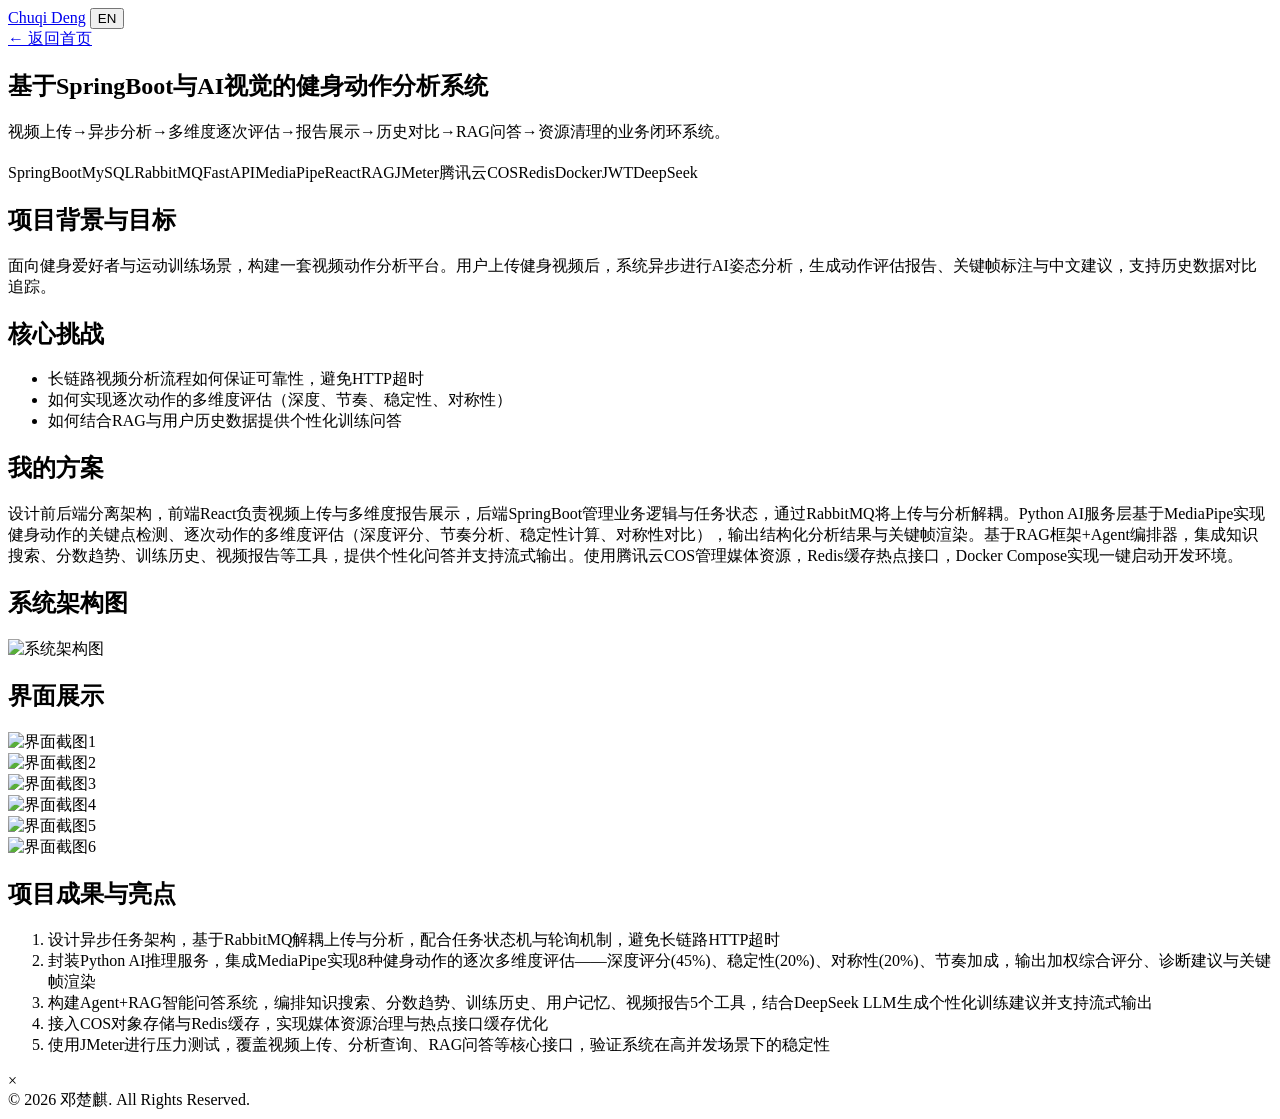
==== project1.html @ 503c973e "Add files via upload" ====
<!DOCTYPE html>
<html lang="zh-CN">
<head>
  <meta charset="UTF-8">
  <meta name="viewport" content="width=device-width, initial-scale=1.0">
  <title data-i18n="p1.title">基于SpringBoot与AI视觉的健身动作分析系统</title>
  <link rel="preconnect" href="https://fonts.googleapis.com">
  <link rel="preconnect" href="https://fonts.gstatic.com" crossorigin>
  <link href="https://fonts.googleapis.com/css2?family=JetBrains+Mono:wght@400;500&family=Newsreader:ital,opsz,wght@0,6..72,200..800;1,6..72,200..800&display=swap" rel="stylesheet">
  <link rel="stylesheet" href="css/style.css">
</head>
<body>

  <!-- Navbar -->
  <nav class="navbar">
    <div class="nav-inner">
      <a href="index.html" class="nav-brand">Chuqi Deng</a>
      <button class="lang-btn" aria-label="Switch language">EN</button>
    </div>
  </nav>

  <!-- Hero -->
  <section class="project-hero">
    <div class="project-hero-inner">
      <a href="index.html" class="btn-back" data-i18n="back">← 返回首页</a>
      <h1 class="project-hero-title" data-i18n="p1.title">基于SpringBoot与AI视觉的健身动作分析系统</h1>
      <p class="project-hero-desc" data-i18n="p1.desc">视频上传→异步分析→多维度逐次评估→报告展示→历史对比→RAG问答→资源清理的业务闭环系统。</p>
      <div class="tags" style="margin-top:20px">
        <span class="tag">SpringBoot</span><span class="tag">MySQL</span><span class="tag">RabbitMQ</span><span class="tag">FastAPI</span><span class="tag">MediaPipe</span><span class="tag">React</span><span class="tag">RAG</span><span class="tag">JMeter</span><span class="tag">腾讯云COS</span><span class="tag">Redis</span><span class="tag">Docker</span><span class="tag">JWT</span><span class="tag">DeepSeek</span>
      </div>
    </div>
  </section>

  <!-- Body -->
  <section class="project-body">
    <div class="project-body-inner">

      <!-- Background -->
      <div class="project-section">
        <h2 data-i18n="p1.background.title">项目背景与目标</h2>
        <p data-i18n="p1.background">面向健身爱好者与运动训练场景，构建一套视频动作分析平台。用户上传健身视频后，系统异步进行AI姿态分析，生成动作评估报告、关键帧标注与中文建议，支持历史数据对比追踪。</p>
      </div>

      <!-- Challenges -->
      <div class="project-section">
        <h2 data-i18n="p1.challenge.title">核心挑战</h2>
        <ul>
          <li data-i18n="p1.challenge.1">长链路视频分析流程如何保证可靠性，避免HTTP超时</li>
          <li data-i18n="p1.challenge.2">如何实现逐次动作的多维度评估（深度、节奏、稳定性、对称性）</li>
          <li data-i18n="p1.challenge.3">如何结合RAG与用户历史数据提供个性化训练问答</li>
        </ul>
      </div>

      <!-- Solution -->
      <div class="project-section">
        <h2 data-i18n="p1.solution.title">我的方案</h2>
        <p data-i18n="p1.solution">设计前后端分离架构，前端React负责视频上传与多维度报告展示，后端SpringBoot管理业务逻辑与任务状态，通过RabbitMQ将上传与分析解耦。Python AI服务层基于MediaPipe实现健身动作的关键点检测、逐次动作的多维度评估（深度评分、节奏分析、稳定性计算、对称性对比），输出结构化分析结果与关键帧渲染。基于RAG框架+Agent编排器，集成知识搜索、分数趋势、训练历史、视频报告等工具，提供个性化问答并支持流式输出。使用腾讯云COS管理媒体资源，Redis缓存热点接口，Docker Compose实现一键启动开发环境。</p>
      </div>

      <!-- Architecture -->
      <div class="project-section">
        <h2>系统架构图</h2>
        <div class="arch-image">
          <img src="images/architecture.png" alt="系统架构图">
        </div>
      </div>

      <!-- Screenshots -->
      <div class="project-section">
        <h2>界面展示</h2>
        <div class="screenshots-grid">
          <div class="screenshot-item"><img src="images/screenshot1.png" alt="界面截图1"></div>
          <div class="screenshot-item"><img src="images/screenshot2.png" alt="界面截图2"></div>
          <div class="screenshot-item"><img src="images/screenshot3.png" alt="界面截图3"></div>
          <div class="screenshot-item"><img src="images/screenshot4.png" alt="界面截图4"></div>
          <div class="screenshot-item"><img src="images/screenshot5.png" alt="界面截图5"></div>
          <div class="screenshot-item"><img src="images/screenshot6.png" alt="界面截图6"></div>
        </div>
      </div>

      <!-- Highlights -->
      <div class="project-section">
        <h2 data-i18n="p1.highlights.title">项目成果与亮点</h2>
        <ol class="highlights">
          <li data-i18n="p1.highlight.1">设计异步任务架构，基于RabbitMQ解耦上传与分析，配合任务状态机与轮询机制，避免长链路HTTP超时</li>
          <li data-i18n="p1.highlight.2">封装Python AI推理服务，集成MediaPipe实现8种健身动作的逐次多维度评估——深度评分(45%)、稳定性(20%)、对称性(20%)、节奏加成，输出加权综合评分、诊断建议与关键帧渲染</li>
          <li data-i18n="p1.highlight.3">构建Agent+RAG智能问答系统，编排知识搜索、分数趋势、训练历史、用户记忆、视频报告5个工具，结合DeepSeek LLM生成个性化训练建议并支持流式输出</li>
          <li data-i18n="p1.highlight.4">接入COS对象存储与Redis缓存，实现媒体资源治理与热点接口缓存优化</li>
          <li data-i18n="p1.highlight.5">使用JMeter进行压力测试，覆盖视频上传、分析查询、RAG问答等核心接口，验证系统在高并发场景下的稳定性</li>
        </ol>
      </div>

    </div>
  </section>

  <!-- Lightbox -->
  <div class="lightbox" id="lightbox">
    <span class="lightbox-close">&times;</span>
    <img class="lightbox-img" id="lightbox-img" src="" alt="">
  </div>

  <footer class="footer">
    <span data-i18n="footer">© 2026 邓楚麒. All Rights Reserved.</span>
  </footer>

  <script src="js/i18n.js"></script>
  <script src="js/main.js"></script>
</body>
</html>
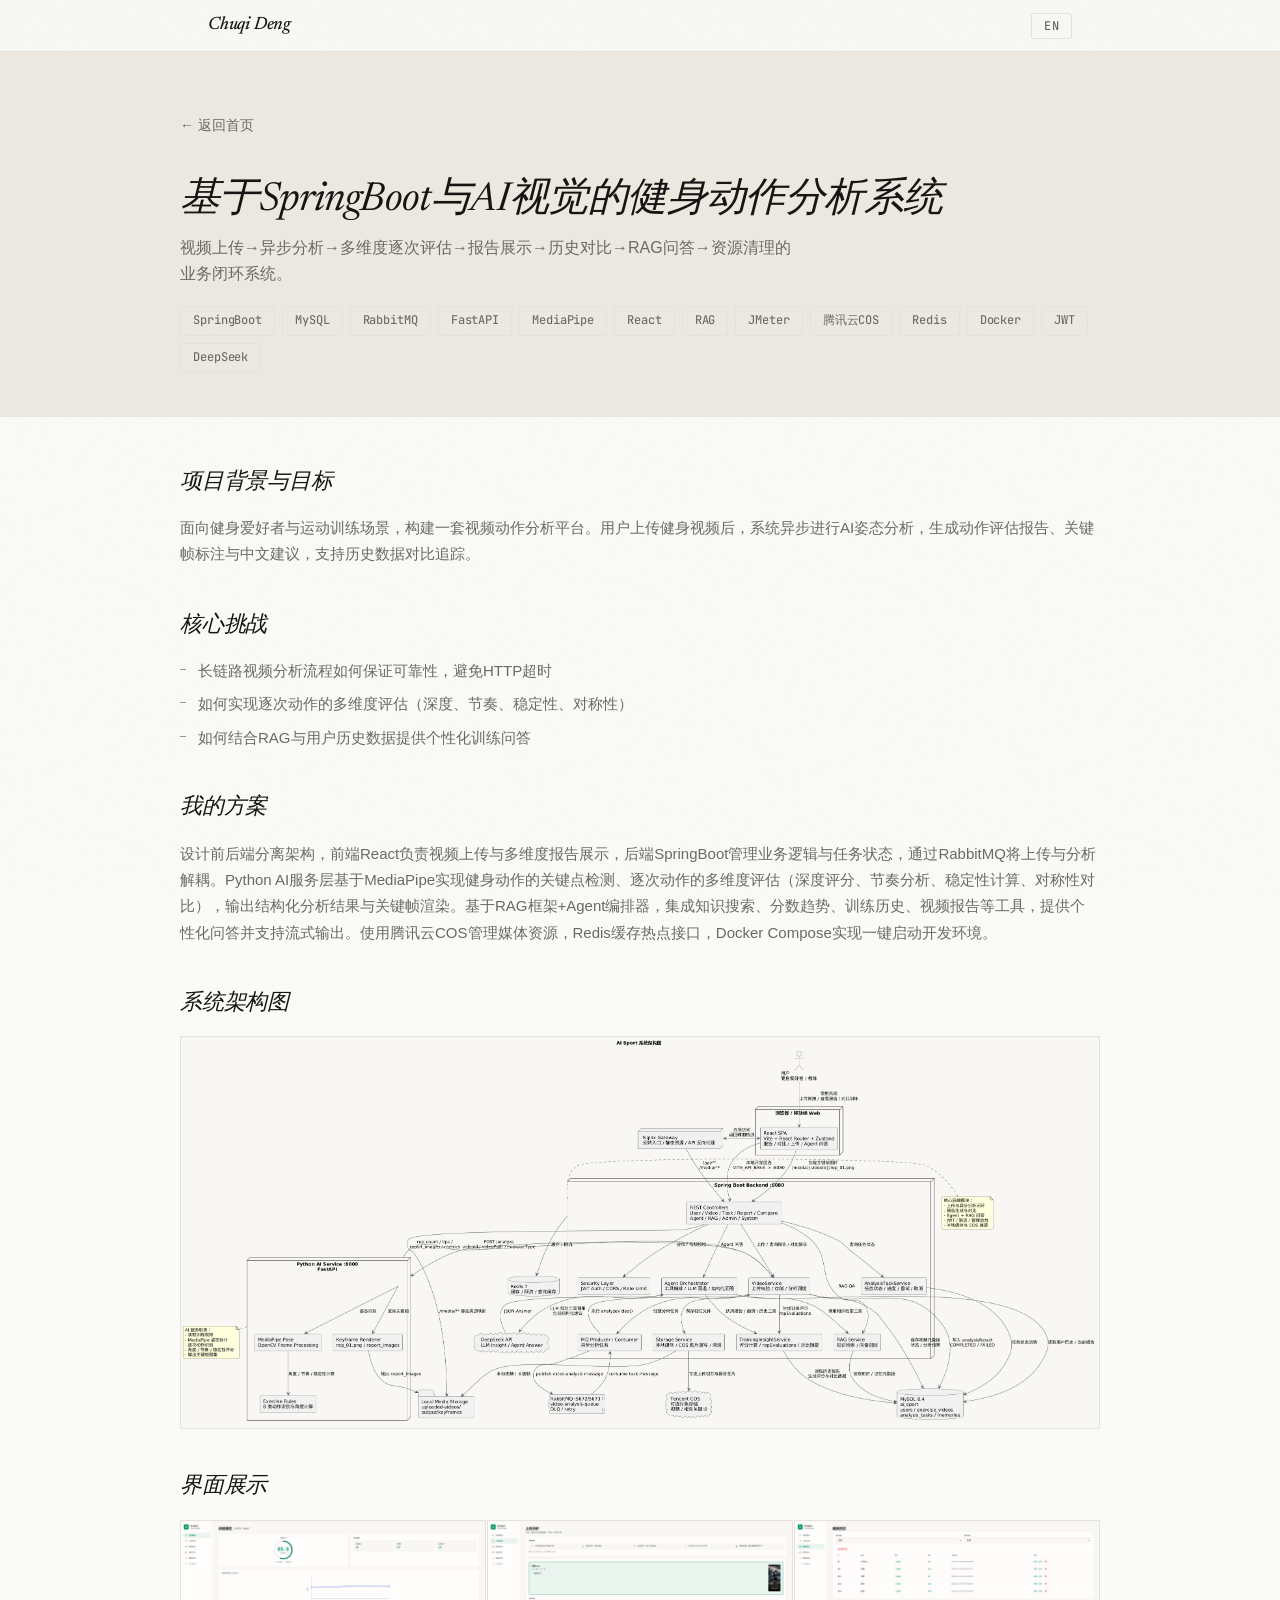
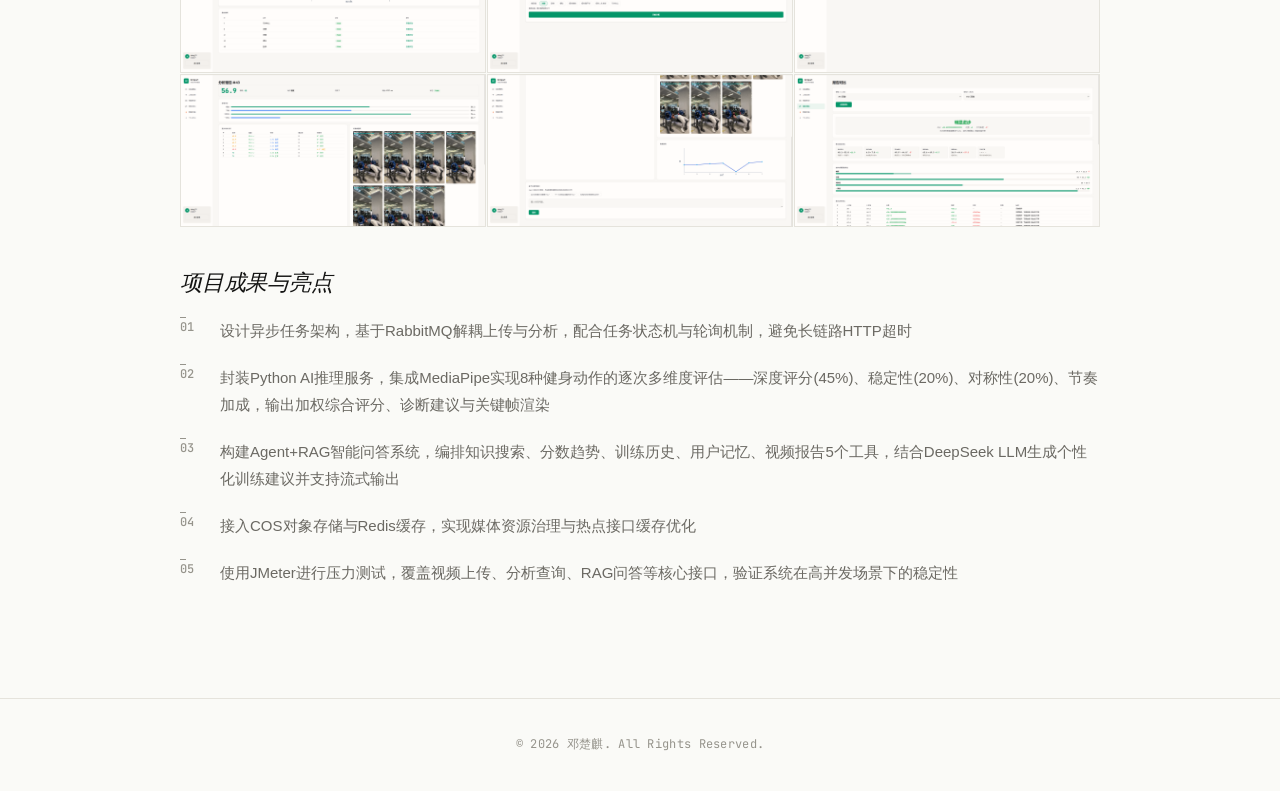
==== commit 8c93bc2a: "fix: repair project image preview" ====
--- a/project1.html
+++ b/project1.html
@@ -94,8 +94,8 @@
   </section>
 
   <!-- Lightbox -->
-  <div class="lightbox" id="lightbox">
-    <span class="lightbox-close">&times;</span>
+  <div class="lightbox" id="lightbox" role="dialog" aria-modal="true" aria-label="Image preview">
+    <button class="lightbox-close" type="button" aria-label="Close image preview">&times;</button>
     <img class="lightbox-img" id="lightbox-img" src="" alt="">
   </div>
 
@@ -103,7 +103,7 @@
     <span data-i18n="footer">© 2026 邓楚麒. All Rights Reserved.</span>
   </footer>
 
-  <script src="js/i18n.js"></script>
-  <script src="js/main.js"></script>
+  <script src="js/i18n.js?v=2"></script>
+  <script src="js/main.js?v=2"></script>
 </body>
 </html>
--- a/css/style.css
+++ b/css/style.css
@@ -0,0 +1,701 @@
+/* === Design System === */
+:root {
+  --bg: #fafaf7;
+  --bg-elevated: #ffffff;
+  --bg-subtle: #ede9e1;
+  --border: #e5e3dc;
+  --border-strong: #d4d1c8;
+  --text: #141413;
+  --text-secondary: #6b6963;
+  --text-muted: #96948c;
+  --accent: #7a6e5c;
+  --accent-dim: #a89880;
+  --radius: 4px;
+  --radius-sm: 2px;
+  --max-width: 920px;
+  --nav-height: 52px;
+  --font-serif: "Newsreader", "Noto Serif SC", "Songti SC", "SimSun", Georgia, serif;
+  --font-sans: -apple-system, BlinkMacSystemFont, "Segoe UI", "PingFang SC", "Microsoft YaHei", "Noto Sans SC", sans-serif;
+  --font-mono: "JetBrains Mono", "SF Mono", "Cascadia Code", "Consolas", "Courier New", monospace;
+  --grain-opacity: 0.025;
+}
+
+/* === Reset === */
+*, *::before, *::after { box-sizing: border-box; margin: 0; padding: 0; }
+html { scroll-behavior: smooth; scroll-padding-top: var(--nav-height); }
+body {
+  font-family: var(--font-sans);
+  font-size: 16px;
+  line-height: 1.65;
+  color: var(--text);
+  background: var(--bg);
+  -webkit-font-smoothing: antialiased;
+  -moz-osx-font-smoothing: grayscale;
+}
+
+/* === Grain overlay === */
+body::after {
+  content: "";
+  position: fixed;
+  inset: 0;
+  z-index: 9999;
+  pointer-events: none;
+  opacity: var(--grain-opacity);
+  background-image: url("data:image/svg+xml,%3Csvg viewBox='0 0 256 256' xmlns='http://www.w3.org/2000/svg'%3E%3Cfilter id='n'%3E%3CfeTurbulence type='fractalNoise' baseFrequency='0.65' numOctaves='3' stitchTiles='stitch'/%3E%3C/filter%3E%3Crect width='100%25' height='100%25' filter='url(%23n)'/%3E%3C/svg%3E");
+  background-repeat: repeat;
+  background-size: 256px 256px;
+}
+
+/* === Navbar === */
+.navbar {
+  position: fixed; top: 0; left: 0; right: 0; z-index: 1000;
+  height: var(--nav-height);
+  background: rgba(250,250,247,0.88);
+  backdrop-filter: blur(8px);
+  -webkit-backdrop-filter: blur(8px);
+  border-bottom: 1px solid var(--border);
+  display: flex; align-items: center; justify-content: center;
+}
+.nav-inner {
+  width: 100%; max-width: var(--max-width);
+  display: flex; align-items: center; justify-content: space-between;
+  padding: 0 28px;
+}
+.nav-brand {
+  font-family: var(--font-serif);
+  font-weight: 500;
+  font-size: 18px;
+  color: var(--text);
+  text-decoration: none;
+  letter-spacing: -0.2px;
+  font-style: italic;
+}
+.nav-links { display: flex; gap: 32px; list-style: none; align-items: center; }
+.nav-links a {
+  color: var(--text-secondary);
+  text-decoration: none;
+  font-size: 14px;
+  font-weight: 450;
+  letter-spacing: 0.2px;
+  transition: color 0.25s;
+}
+.nav-links a:hover { color: var(--text); }
+
+.lang-btn {
+  padding: 4px 12px;
+  border: 1px solid var(--border);
+  border-radius: var(--radius-sm);
+  background: transparent;
+  color: var(--text-secondary);
+  cursor: pointer;
+  font-size: 12px;
+  font-family: var(--font-mono);
+  font-weight: 500;
+  letter-spacing: 0.5px;
+  transition: all 0.25s;
+  white-space: nowrap;
+}
+.lang-btn:hover { border-color: var(--border-strong); color: var(--text); }
+
+.mobile-menu-btn {
+  display: none;
+  background: none;
+  border: none;
+  font-size: 20px;
+  cursor: pointer;
+  color: var(--text-secondary);
+  padding: 4px;
+}
+
+/* === Sections === */
+.section { padding: 72px 28px; }
+.section-alt { background: var(--bg-subtle); border-top: 1px solid var(--border); border-bottom: 1px solid var(--border); }
+.section-inner { max-width: var(--max-width); margin: 0 auto; }
+
+.section-label {
+  font-family: var(--font-mono);
+  font-size: 11px;
+  font-weight: 500;
+  letter-spacing: 1.8px;
+  text-transform: uppercase;
+  color: var(--text-muted);
+  margin-bottom: 24px;
+}
+
+.section-title {
+  font-family: var(--font-serif);
+  font-size: 34px;
+  font-weight: 400;
+  font-style: italic;
+  color: var(--text);
+  margin-bottom: 32px;
+  letter-spacing: -0.4px;
+  line-height: 1.2;
+}
+
+/* === Divider === */
+.section-divider {
+  border: 0;
+  height: 1px;
+  background: var(--border);
+  margin: 0 0 36px;
+  width: 100%;
+}
+
+/* === Hero === */
+.hero { padding: 120px 28px 64px; background: var(--bg-subtle); border-bottom: 1px solid var(--border); }
+.hero-inner {
+  max-width: var(--max-width);
+  margin: 0 auto;
+  display: flex;
+  align-items: flex-start;
+  gap: 64px;
+}
+.hero-text { flex: 1; }
+.hero-name {
+  font-family: var(--font-serif);
+  font-size: 58px;
+  font-weight: 350;
+  font-style: italic;
+  color: var(--text);
+  letter-spacing: -1.2px;
+  line-height: 1.1;
+  margin-bottom: 12px;
+}
+.hero-title {
+  font-size: 18px;
+  color: var(--text-secondary);
+  font-weight: 420;
+  margin-bottom: 10px;
+  letter-spacing: 0.1px;
+}
+.hero-bio {
+  font-size: 16px;
+  color: var(--text-muted);
+  line-height: 1.7;
+  max-width: 520px;
+}
+
+.skills-block {
+  margin-top: 32px;
+  padding: 22px 24px;
+  background: var(--bg-elevated);
+  border: 1px solid var(--border);
+  border-left: 3px solid var(--accent-dim);
+}
+
+.skills-label {
+  font-family: var(--font-mono);
+  font-size: 11px;
+  letter-spacing: 1.6px;
+  text-transform: uppercase;
+  color: var(--text-muted);
+  margin-bottom: 14px;
+}
+
+.skills-list {
+  list-style: none;
+  padding: 0;
+  margin: 0;
+  display: flex;
+  flex-direction: column;
+  gap: 5px;
+}
+
+.skills-list li {
+  font-size: 14px;
+  color: var(--text-secondary);
+  line-height: 1.45;
+  padding-left: 14px;
+  position: relative;
+}
+
+.skills-list li::before {
+  content: "·";
+  position: absolute;
+  left: 1px;
+  top: 0;
+  color: var(--accent);
+  font-size: 18px;
+  line-height: inherit;
+}
+
+/* === Hero Photo === */
+.hero-photo {
+  flex-shrink: 0;
+  width: 180px;
+  height: 180px;
+  border-radius: 50%;
+  border: 1px solid var(--border);
+  overflow: hidden;
+}
+.hero-photo img {
+  width: 100%;
+  height: 100%;
+  object-fit: cover;
+  display: block;
+}
+
+/* === Tags === */
+.tags { display: flex; flex-wrap: wrap; gap: 7px; margin-top: 4px; }
+.tag {
+  padding: 4px 12px;
+  background: transparent;
+  color: var(--text-secondary);
+  border: 1px solid var(--border);
+  border-radius: var(--radius-sm);
+  font-family: var(--font-mono);
+  font-size: 12px;
+  font-weight: 450;
+  letter-spacing: -0.1px;
+}
+
+/* === Cards === */
+.cards { display: grid; gap: 1px; }
+.cards-1 { grid-template-columns: 1fr; }
+.cards-2 { grid-template-columns: 1fr 1fr; }
+.cards-3 { grid-template-columns: 1fr 1fr 1fr; }
+
+.card {
+  background: var(--bg-elevated);
+  border: 1px solid var(--border);
+  padding: 28px;
+  display: flex;
+  flex-direction: column;
+  transition: border-color 0.3s;
+}
+.card:hover { border-color: var(--border-strong); }
+
+.card-title {
+  font-family: var(--font-serif);
+  font-size: 19px;
+  font-weight: 500;
+  font-style: italic;
+  margin-bottom: 10px;
+  color: var(--text);
+  letter-spacing: -0.2px;
+  line-height: 1.25;
+}
+.card-tags { display: flex; flex-wrap: wrap; gap: 5px; margin-bottom: 12px; }
+.card-tags .tag {
+  font-size: 11px;
+  padding: 2px 8px;
+  color: var(--text-muted);
+}
+.card-desc {
+  font-size: 14.5px;
+  color: var(--text-secondary);
+  line-height: 1.6;
+}
+
+.card-highlights {
+  list-style: none;
+  padding: 0;
+  margin: 16px 0 0;
+  border-top: 1px solid var(--border);
+  padding-top: 16px;
+  flex: 1;
+}
+.card-highlights li {
+  font-size: 14px;
+  color: var(--text-secondary);
+  line-height: 1.55;
+  padding-left: 16px;
+  position: relative;
+  margin-bottom: 5px;
+}
+.card-highlights li::before {
+  content: "";
+  position: absolute;
+  left: 0;
+  top: 9px;
+  width: 5px;
+  height: 1px;
+  background: var(--text-muted);
+}
+.card .btn { margin-top: 20px; align-self: flex-start; }
+
+/* === Internship Header === */
+.internship-header { margin-bottom: 28px; }
+.internship-company {
+  font-family: var(--font-serif);
+  font-size: 24px;
+  font-weight: 500;
+  font-style: italic;
+  color: var(--text);
+  letter-spacing: -0.3px;
+}
+.internship-role {
+  font-size: 14px;
+  color: var(--text-secondary);
+  font-weight: 450;
+  margin-top: 4px;
+}
+.internship-date {
+  font-family: var(--font-mono);
+  font-size: 12px;
+  color: var(--text-muted);
+  margin-top: 4px;
+}
+.internship-project { margin-top: 14px; }
+.internship-project-name {
+  font-size: 15px;
+  font-weight: 500;
+  color: var(--text);
+}
+.internship-project-desc {
+  font-size: 14px;
+  color: var(--text-muted);
+  margin-top: 8px;
+  line-height: 1.7;
+}
+.internship-tech { margin-top: 6px; }
+.internship-tech .tag {
+  font-size: 11px;
+  padding: 2px 8px;
+  color: var(--text-muted);
+}
+.internship-metric {
+  font-family: var(--font-mono);
+  font-weight: 500;
+  color: var(--accent);
+  font-size: 13px;
+}
+
+/* === Section subtitle (e.g., "核心工作") === */
+.section-subhead {
+  font-family: var(--font-mono);
+  font-size: 12px;
+  font-weight: 500;
+  letter-spacing: 1.2px;
+  text-transform: uppercase;
+  color: var(--text-muted);
+  margin-bottom: 16px;
+}
+
+/* === Honors === */
+.honors-grid {
+  display: grid;
+  grid-template-columns: 1fr 1fr;
+  gap: 1px;
+}
+.honor-item {
+  display: flex;
+  align-items: center;
+  gap: 12px;
+  padding: 16px 20px;
+  background: var(--bg-elevated);
+  border: 1px solid var(--border);
+  transition: border-color 0.3s;
+}
+.honor-item:hover { border-color: var(--border-strong); }
+.honor-icon { font-size: 18px; flex-shrink: 0; opacity: 0.6; }
+.honor-text {
+  font-size: 14px;
+  color: var(--text);
+  font-weight: 430;
+  letter-spacing: 0.1px;
+}
+
+/* === Contact === */
+.contact-links { display: flex; gap: 36px; flex-wrap: wrap; }
+.contact-item {
+  display: flex;
+  align-items: center;
+  gap: 10px;
+  font-size: 15px;
+  color: var(--text-secondary);
+  text-decoration: none;
+  transition: color 0.25s;
+  letter-spacing: 0.1px;
+}
+.contact-item:hover { color: var(--text); }
+.contact-icon { font-size: 16px; opacity: 0.5; }
+
+/* === Buttons & Links === */
+.btn {
+  display: inline-flex;
+  align-items: center;
+  gap: 6px;
+  padding: 0;
+  font-size: 14px;
+  font-weight: 500;
+  cursor: pointer;
+  text-decoration: none;
+  transition: all 0.25s;
+  border: none;
+  background: none;
+  color: var(--text-secondary);
+  letter-spacing: 0.2px;
+}
+.btn::after {
+  content: "→";
+  font-family: var(--font-mono);
+  font-size: 12px;
+  transition: transform 0.25s;
+}
+.btn:hover { color: var(--text); }
+.btn:hover::after { transform: translateX(3px); }
+
+.btn-primary { color: var(--accent); }
+.btn-primary:hover { color: var(--text); }
+
+.btn-outline { color: var(--text-secondary); }
+.btn-outline:hover { color: var(--text); }
+
+.btn-back {
+  display: inline-flex;
+  align-items: center;
+  gap: 6px;
+  color: var(--text-secondary);
+  text-decoration: none;
+  font-size: 14px;
+  font-weight: 450;
+  margin-bottom: 40px;
+  transition: color 0.25s;
+}
+.btn-back:hover { color: var(--text); }
+
+/* === Project Detail === */
+.project-hero {
+  padding: 112px 28px 44px;
+  background: var(--bg-subtle);
+}
+.project-hero-inner { max-width: var(--max-width); margin: 0 auto; }
+.project-hero-title {
+  font-family: var(--font-serif);
+  font-size: 40px;
+  font-weight: 400;
+  font-style: italic;
+  letter-spacing: -0.6px;
+  line-height: 1.2;
+  color: var(--text);
+}
+.project-hero-desc {
+  font-size: 16px;
+  color: var(--text-secondary);
+  margin-top: 10px;
+  max-width: 620px;
+  line-height: 1.6;
+}
+
+.project-body { padding: 48px 28px 72px; }
+.project-body-inner { max-width: var(--max-width); margin: 0 auto; }
+.project-section { margin-bottom: 40px; }
+.project-section h2 {
+  font-family: var(--font-serif);
+  font-size: 22px;
+  font-weight: 500;
+  font-style: italic;
+  margin-bottom: 14px;
+  color: var(--text);
+  letter-spacing: -0.2px;
+}
+.project-section p {
+  font-size: 15px;
+  color: var(--text-secondary);
+  line-height: 1.75;
+}
+.project-section ul { list-style: none; padding: 0; }
+.project-section li {
+  font-size: 15px;
+  color: var(--text-secondary);
+  line-height: 1.7;
+  margin-bottom: 8px;
+  padding-left: 18px;
+  position: relative;
+}
+.project-section li::before {
+  content: "";
+  position: absolute;
+  left: 0;
+  top: 11px;
+  width: 6px;
+  height: 1px;
+  background: var(--text-muted);
+}
+
+/* Placeholder */
+.placeholder {
+  background: var(--bg-elevated);
+  border: 1px solid var(--border);
+  display: flex;
+  align-items: center;
+  justify-content: center;
+  flex-direction: column;
+  color: var(--text-muted);
+  font-size: 13px;
+  gap: 8px;
+}
+.placeholder-icon { font-size: 26px; opacity: 0.4; }
+
+/* === Architecture Image === */
+.arch-image { width: 100%; }
+.arch-image img {
+  width: 100%;
+  height: auto;
+  display: block;
+  border: 1px solid var(--border);
+  cursor: pointer;
+  transition: opacity 0.2s;
+}
+.arch-image img:hover { opacity: 0.85; }
+
+/* === Screenshots Grid === */
+.screenshots-grid {
+  display: grid;
+  grid-template-columns: repeat(3, 1fr);
+  gap: 1px;
+}
+.screenshot-item {
+  border: 1px solid var(--border);
+  background: var(--bg-elevated);
+}
+.screenshot-item img {
+  width: 100%;
+  height: auto;
+  display: block;
+  cursor: pointer;
+  transition: opacity 0.2s;
+}
+.screenshot-item img:hover { opacity: 0.85; }
+
+/* === Lightbox === */
+.lightbox {
+  display: none;
+  position: fixed;
+  z-index: 10001;
+  inset: 0;
+  background: rgba(0,0,0,0.85);
+  align-items: center;
+  justify-content: center;
+  padding: 24px;
+}
+.lightbox.open { display: flex; }
+.lightbox-close {
+  position: absolute;
+  top: 20px;
+  right: 32px;
+  border: 0;
+  background: transparent;
+  color: #fff;
+  font-size: 36px;
+  font-weight: 300;
+  cursor: pointer;
+  z-index: 10000;
+  line-height: 1;
+}
+.lightbox-close:hover { opacity: 0.7; }
+.lightbox-img {
+  max-width: 90vw;
+  max-height: 90vh;
+  object-fit: contain;
+  border: 1px solid rgba(255,255,255,0.15);
+  background: rgba(255,255,255,0.04);
+  box-shadow: 0 16px 48px rgba(0,0,0,0.35);
+}
+
+body.lightbox-open { overflow: hidden; }
+
+/* === Highlights (numbered list) === */
+.highlights { list-style: none; padding: 0; counter-reset: hl; }
+.highlights li {
+  counter-increment: hl;
+  padding-left: 40px;
+  position: relative;
+  margin-bottom: 20px;
+  font-size: 15px;
+  color: var(--text-secondary);
+  line-height: 1.8;
+}
+.highlights li::before {
+  content: "0" counter(hl);
+  position: absolute;
+  left: 0;
+  top: 0;
+  font-family: var(--font-mono);
+  font-size: 12px;
+  font-weight: 500;
+  color: var(--text-muted);
+}
+
+/* === Footer === */
+.footer {
+  text-align: center;
+  padding: 36px 28px;
+  color: var(--text-muted);
+  font-size: 12px;
+  font-family: var(--font-mono);
+  letter-spacing: 0.3px;
+  border-top: 1px solid var(--border);
+}
+
+/* === Animations === */
+@keyframes fadeIn {
+  from { opacity: 0; transform: translateY(12px); }
+  to { opacity: 1; transform: translateY(0); }
+}
+
+.section-inner { animation: fadeIn 0.7s ease-out both; }
+.hero-inner { animation: fadeIn 0.8s ease-out both; }
+.project-hero-inner { animation: fadeIn 0.7s ease-out both; }
+
+/* Staggered card reveals */
+.card:nth-child(1) { animation: fadeIn 0.6s ease-out 0.05s both; }
+.card:nth-child(2) { animation: fadeIn 0.6s ease-out 0.15s both; }
+.card:nth-child(3) { animation: fadeIn 0.6s ease-out 0.25s both; }
+
+.honor-item:nth-child(1) { animation: fadeIn 0.5s ease-out 0.03s both; }
+.honor-item:nth-child(2) { animation: fadeIn 0.5s ease-out 0.08s both; }
+.honor-item:nth-child(3) { animation: fadeIn 0.5s ease-out 0.13s both; }
+.honor-item:nth-child(4) { animation: fadeIn 0.5s ease-out 0.18s both; }
+.honor-item:nth-child(5) { animation: fadeIn 0.5s ease-out 0.23s both; }
+.honor-item:nth-child(6) { animation: fadeIn 0.5s ease-out 0.28s both; }
+.honor-item:nth-child(7) { animation: fadeIn 0.5s ease-out 0.33s both; }
+
+/* === Responsive === */
+@media (max-width: 768px) {
+  .nav-links { display: none; }
+  .nav-links.open {
+    display: flex;
+    flex-direction: column;
+    position: absolute;
+    top: var(--nav-height);
+    left: 0;
+    right: 0;
+    background: rgba(250,250,247,0.97);
+    backdrop-filter: blur(12px);
+    border-bottom: 1px solid var(--border);
+    padding: 20px 28px;
+    gap: 14px;
+  }
+  .mobile-menu-btn { display: block; }
+
+  .hero { padding: 100px 22px 48px; }
+  .hero-inner { flex-direction: column-reverse; gap: 28px; }
+  .hero-name { font-size: 42px; }
+  .hero-title { font-size: 16px; }
+  .hero-photo { width: 140px; height: 140px; }
+  .hero-photo span { font-size: 30px; }
+
+  .cards-2, .cards-3 { grid-template-columns: 1fr; }
+  .honors-grid { grid-template-columns: 1fr; }
+
+  .section { padding: 52px 22px; }
+  .section-title { font-size: 28px; }
+  .screenshots-grid { grid-template-columns: repeat(2, 1fr); }
+
+  .project-hero-title { font-size: 32px; }
+  .project-body { padding: 36px 22px 56px; }
+}
+
+@media (max-width: 480px) {
+  .hero-name { font-size: 36px; }
+  .hero { padding: 88px 18px 40px; }
+  .section { padding: 40px 18px; }
+  .section-title { font-size: 26px; }
+  .nav-inner { padding: 0 16px; }
+  .hero-inner { padding: 0; }
+  .screenshots-grid { grid-template-columns: 1fr; }
+  .contact-links { flex-direction: column; gap: 16px; }
+}
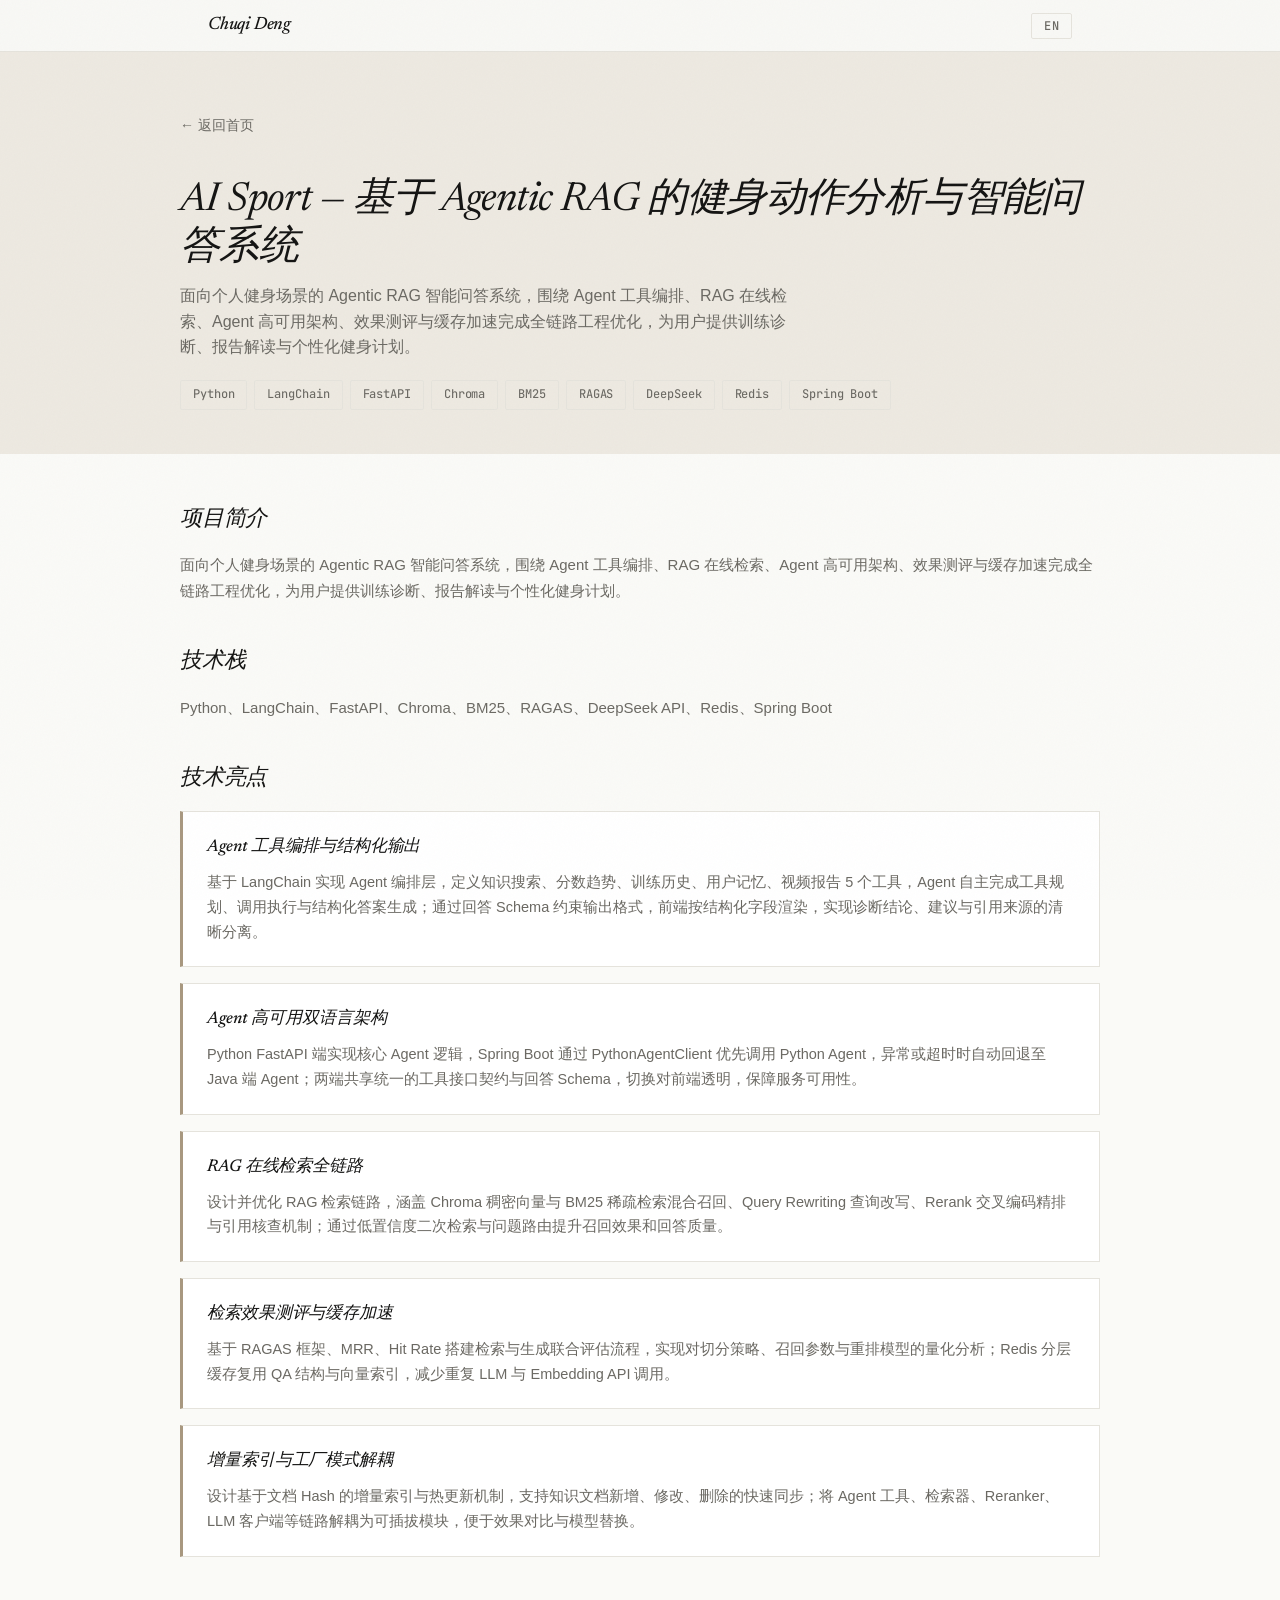
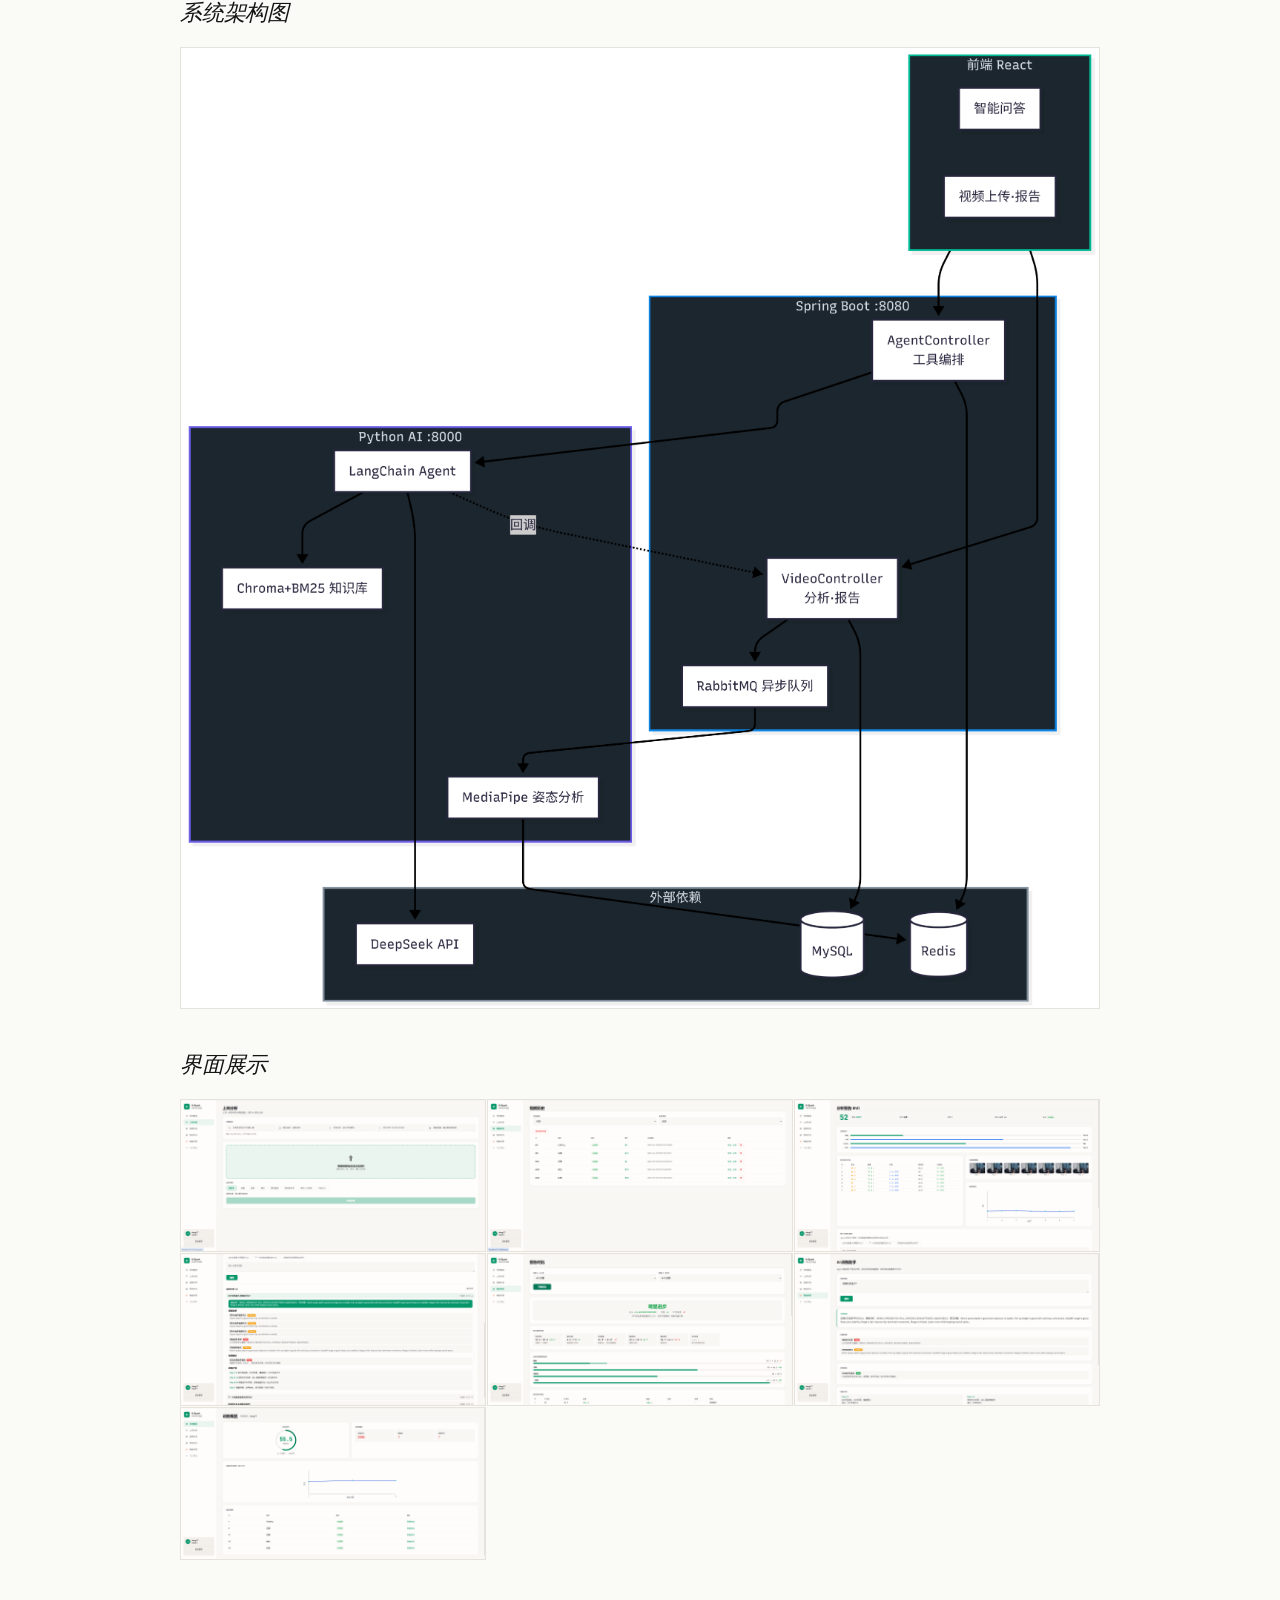
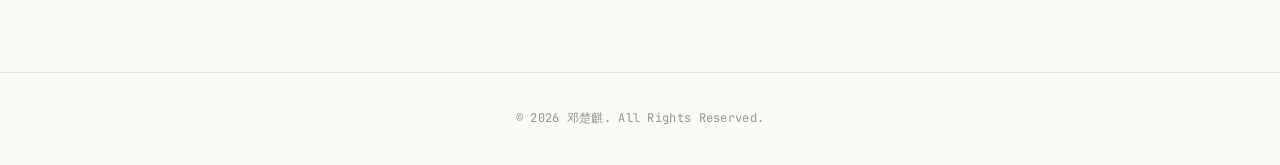
==== commit 9c1fbd2c: "feat: add project2 page, update project1 images and i18n - Add Minicode project page (project2.html)" ====
--- a/project1.html
+++ b/project1.html
@@ -3,7 +3,7 @@
 <head>
   <meta charset="UTF-8">
   <meta name="viewport" content="width=device-width, initial-scale=1.0">
-  <title data-i18n="p1.title">基于SpringBoot与AI视觉的健身动作分析系统</title>
+  <title data-i18n="p1.title">AI Sport — 基于 Agentic RAG 的健身动作分析与智能问答系统</title>
   <link rel="preconnect" href="https://fonts.googleapis.com">
   <link rel="preconnect" href="https://fonts.gstatic.com" crossorigin>
   <link href="https://fonts.googleapis.com/css2?family=JetBrains+Mono:wght@400;500&family=Newsreader:ital,opsz,wght@0,6..72,200..800;1,6..72,200..800&display=swap" rel="stylesheet">
@@ -23,10 +23,10 @@
   <section class="project-hero">
     <div class="project-hero-inner">
       <a href="index.html" class="btn-back" data-i18n="back">← 返回首页</a>
-      <h1 class="project-hero-title" data-i18n="p1.title">基于SpringBoot与AI视觉的健身动作分析系统</h1>
-      <p class="project-hero-desc" data-i18n="p1.desc">视频上传→异步分析→多维度逐次评估→报告展示→历史对比→RAG问答→资源清理的业务闭环系统。</p>
+      <h1 class="project-hero-title" data-i18n="p1.title">AI Sport — 基于 Agentic RAG 的健身动作分析与智能问答系统</h1>
+      <p class="project-hero-desc" data-i18n="p1.desc">面向个人健身场景的 Agentic RAG 智能问答系统，围绕 Agent 工具编排、RAG 在线检索、Agent 高可用架构、效果测评与缓存加速完成全链路工程优化，为用户提供训练诊断、报告解读与个性化健身计划。</p>
       <div class="tags" style="margin-top:20px">
-        <span class="tag">SpringBoot</span><span class="tag">MySQL</span><span class="tag">RabbitMQ</span><span class="tag">FastAPI</span><span class="tag">MediaPipe</span><span class="tag">React</span><span class="tag">RAG</span><span class="tag">JMeter</span><span class="tag">腾讯云COS</span><span class="tag">Redis</span><span class="tag">Docker</span><span class="tag">JWT</span><span class="tag">DeepSeek</span>
+        <span class="tag">Python</span><span class="tag">LangChain</span><span class="tag">FastAPI</span><span class="tag">Chroma</span><span class="tag">BM25</span><span class="tag">RAGAS</span><span class="tag">DeepSeek</span><span class="tag">Redis</span><span class="tag">Spring Boot</span>
       </div>
     </div>
   </section>
@@ -35,33 +35,53 @@
   <section class="project-body">
     <div class="project-body-inner">
 
-      <!-- Background -->
+      <!-- 项目简介 -->
       <div class="project-section">
-        <h2 data-i18n="p1.background.title">项目背景与目标</h2>
-        <p data-i18n="p1.background">面向健身爱好者与运动训练场景，构建一套视频动作分析平台。用户上传健身视频后，系统异步进行AI姿态分析，生成动作评估报告、关键帧标注与中文建议，支持历史数据对比追踪。</p>
+        <h2 data-i18n="p1.intro.title">项目简介</h2>
+        <p data-i18n="p1.intro">面向个人健身场景的 Agentic RAG 智能问答系统，围绕 Agent 工具编排、RAG 在线检索、Agent 高可用架构、效果测评与缓存加速完成全链路工程优化，为用户提供训练诊断、报告解读与个性化健身计划。</p>
       </div>
 
-      <!-- Challenges -->
+      <!-- 技术栈 -->
       <div class="project-section">
-        <h2 data-i18n="p1.challenge.title">核心挑战</h2>
-        <ul>
-          <li data-i18n="p1.challenge.1">长链路视频分析流程如何保证可靠性，避免HTTP超时</li>
-          <li data-i18n="p1.challenge.2">如何实现逐次动作的多维度评估（深度、节奏、稳定性、对称性）</li>
-          <li data-i18n="p1.challenge.3">如何结合RAG与用户历史数据提供个性化训练问答</li>
-        </ul>
+        <h2 data-i18n="p1.techstack.title">技术栈</h2>
+        <p data-i18n="p1.techstack">Python、LangChain、FastAPI、Chroma、BM25、RAGAS、DeepSeek API、Redis、Spring Boot</p>
       </div>
 
-      <!-- Solution -->
+      <!-- 技术亮点 -->
       <div class="project-section">
-        <h2 data-i18n="p1.solution.title">我的方案</h2>
-        <p data-i18n="p1.solution">设计前后端分离架构，前端React负责视频上传与多维度报告展示，后端SpringBoot管理业务逻辑与任务状态，通过RabbitMQ将上传与分析解耦。Python AI服务层基于MediaPipe实现健身动作的关键点检测、逐次动作的多维度评估（深度评分、节奏分析、稳定性计算、对称性对比），输出结构化分析结果与关键帧渲染。基于RAG框架+Agent编排器，集成知识搜索、分数趋势、训练历史、视频报告等工具，提供个性化问答并支持流式输出。使用腾讯云COS管理媒体资源，Redis缓存热点接口，Docker Compose实现一键启动开发环境。</p>
+        <h2 data-i18n="p1.highlights.title">技术亮点</h2>
+
+        <div class="highlight-block">
+          <h3 data-i18n="p1.hl.1.title">Agent 工具编排与结构化输出</h3>
+          <p data-i18n="p1.hl.1.desc">基于 LangChain 实现 Agent 编排层，定义知识搜索、分数趋势、训练历史、用户记忆、视频报告 5 个工具，Agent 自主完成工具规划、调用执行与结构化答案生成；通过回答 Schema 约束输出格式，前端按结构化字段渲染，实现诊断结论、建议与引用来源的清晰分离。</p>
+        </div>
+
+        <div class="highlight-block">
+          <h3 data-i18n="p1.hl.2.title">Agent 高可用双语言架构</h3>
+          <p data-i18n="p1.hl.2.desc">Python FastAPI 端实现核心 Agent 逻辑，Spring Boot 通过 PythonAgentClient 优先调用 Python Agent，异常或超时时自动回退至 Java 端 Agent；两端共享统一的工具接口契约与回答 Schema，切换对前端透明，保障服务可用性。</p>
+        </div>
+
+        <div class="highlight-block">
+          <h3 data-i18n="p1.hl.3.title">RAG 在线检索全链路</h3>
+          <p data-i18n="p1.hl.3.desc">设计并优化 RAG 检索链路，涵盖 Chroma 稠密向量与 BM25 稀疏检索混合召回、Query Rewriting 查询改写、Rerank 交叉编码精排与引用核查机制；通过低置信度二次检索与问题路由提升召回效果和回答质量。</p>
+        </div>
+
+        <div class="highlight-block">
+          <h3 data-i18n="p1.hl.4.title">检索效果测评与缓存加速</h3>
+          <p data-i18n="p1.hl.4.desc">基于 RAGAS 框架、MRR、Hit Rate 搭建检索与生成联合评估流程，实现对切分策略、召回参数与重排模型的量化分析；Redis 分层缓存复用 QA 结构与向量索引，减少重复 LLM 与 Embedding API 调用。</p>
+        </div>
+
+        <div class="highlight-block">
+          <h3 data-i18n="p1.hl.5.title">增量索引与工厂模式解耦</h3>
+          <p data-i18n="p1.hl.5.desc">设计基于文档 Hash 的增量索引与热更新机制，支持知识文档新增、修改、删除的快速同步；将 Agent 工具、检索器、Reranker、LLM 客户端等链路解耦为可插拔模块，便于效果对比与模型替换。</p>
+        </div>
       </div>
 
       <!-- Architecture -->
       <div class="project-section">
         <h2>系统架构图</h2>
         <div class="arch-image">
-          <img src="images/architecture.png" alt="系统架构图">
+          <img src="images/arch-new.png" alt="系统架构图">
         </div>
       </div>
 
@@ -69,25 +89,14 @@
       <div class="project-section">
         <h2>界面展示</h2>
         <div class="screenshots-grid">
-          <div class="screenshot-item"><img src="images/screenshot1.png" alt="界面截图1"></div>
-          <div class="screenshot-item"><img src="images/screenshot2.png" alt="界面截图2"></div>
-          <div class="screenshot-item"><img src="images/screenshot3.png" alt="界面截图3"></div>
-          <div class="screenshot-item"><img src="images/screenshot4.png" alt="界面截图4"></div>
-          <div class="screenshot-item"><img src="images/screenshot5.png" alt="界面截图5"></div>
-          <div class="screenshot-item"><img src="images/screenshot6.png" alt="界面截图6"></div>
+          <div class="screenshot-item"><img src="images/ss-new-1.png" alt="界面截图1"></div>
+          <div class="screenshot-item"><img src="images/ss-new-2.png" alt="界面截图2"></div>
+          <div class="screenshot-item"><img src="images/ss-new-3.png" alt="界面截图3"></div>
+          <div class="screenshot-item"><img src="images/ss-new-4.png" alt="界面截图4"></div>
+          <div class="screenshot-item"><img src="images/ss-new-5.png" alt="界面截图5"></div>
+          <div class="screenshot-item"><img src="images/ss-new-6.png" alt="界面截图6"></div>
+          <div class="screenshot-item"><img src="images/ss-new-7.png" alt="界面截图7"></div>
         </div>
-      </div>
-
-      <!-- Highlights -->
-      <div class="project-section">
-        <h2 data-i18n="p1.highlights.title">项目成果与亮点</h2>
-        <ol class="highlights">
-          <li data-i18n="p1.highlight.1">设计异步任务架构，基于RabbitMQ解耦上传与分析，配合任务状态机与轮询机制，避免长链路HTTP超时</li>
-          <li data-i18n="p1.highlight.2">封装Python AI推理服务，集成MediaPipe实现8种健身动作的逐次多维度评估——深度评分(45%)、稳定性(20%)、对称性(20%)、节奏加成，输出加权综合评分、诊断建议与关键帧渲染</li>
-          <li data-i18n="p1.highlight.3">构建Agent+RAG智能问答系统，编排知识搜索、分数趋势、训练历史、用户记忆、视频报告5个工具，结合DeepSeek LLM生成个性化训练建议并支持流式输出</li>
-          <li data-i18n="p1.highlight.4">接入COS对象存储与Redis缓存，实现媒体资源治理与热点接口缓存优化</li>
-          <li data-i18n="p1.highlight.5">使用JMeter进行压力测试，覆盖视频上传、分析查询、RAG问答等核心接口，验证系统在高并发场景下的稳定性</li>
-        </ol>
       </div>
 
     </div>
--- a/css/style.css
+++ b/css/style.css
@@ -597,6 +597,29 @@
 
 body.lightbox-open { overflow: hidden; }
 
+/* === Highlight Block (project detail) === */
+.highlight-block {
+  padding: 22px 24px;
+  background: var(--bg-elevated);
+  border: 1px solid var(--border);
+  border-left: 3px solid var(--accent-dim);
+  margin-bottom: 16px;
+}
+.highlight-block h3 {
+  font-family: var(--font-serif);
+  font-size: 17px;
+  font-weight: 500;
+  font-style: italic;
+  color: var(--text);
+  margin-bottom: 8px;
+  letter-spacing: -0.1px;
+}
+.highlight-block p {
+  font-size: 14.5px;
+  color: var(--text-secondary);
+  line-height: 1.7;
+}
+
 /* === Highlights (numbered list) === */
 .highlights { list-style: none; padding: 0; counter-reset: hl; }
 .highlights li {
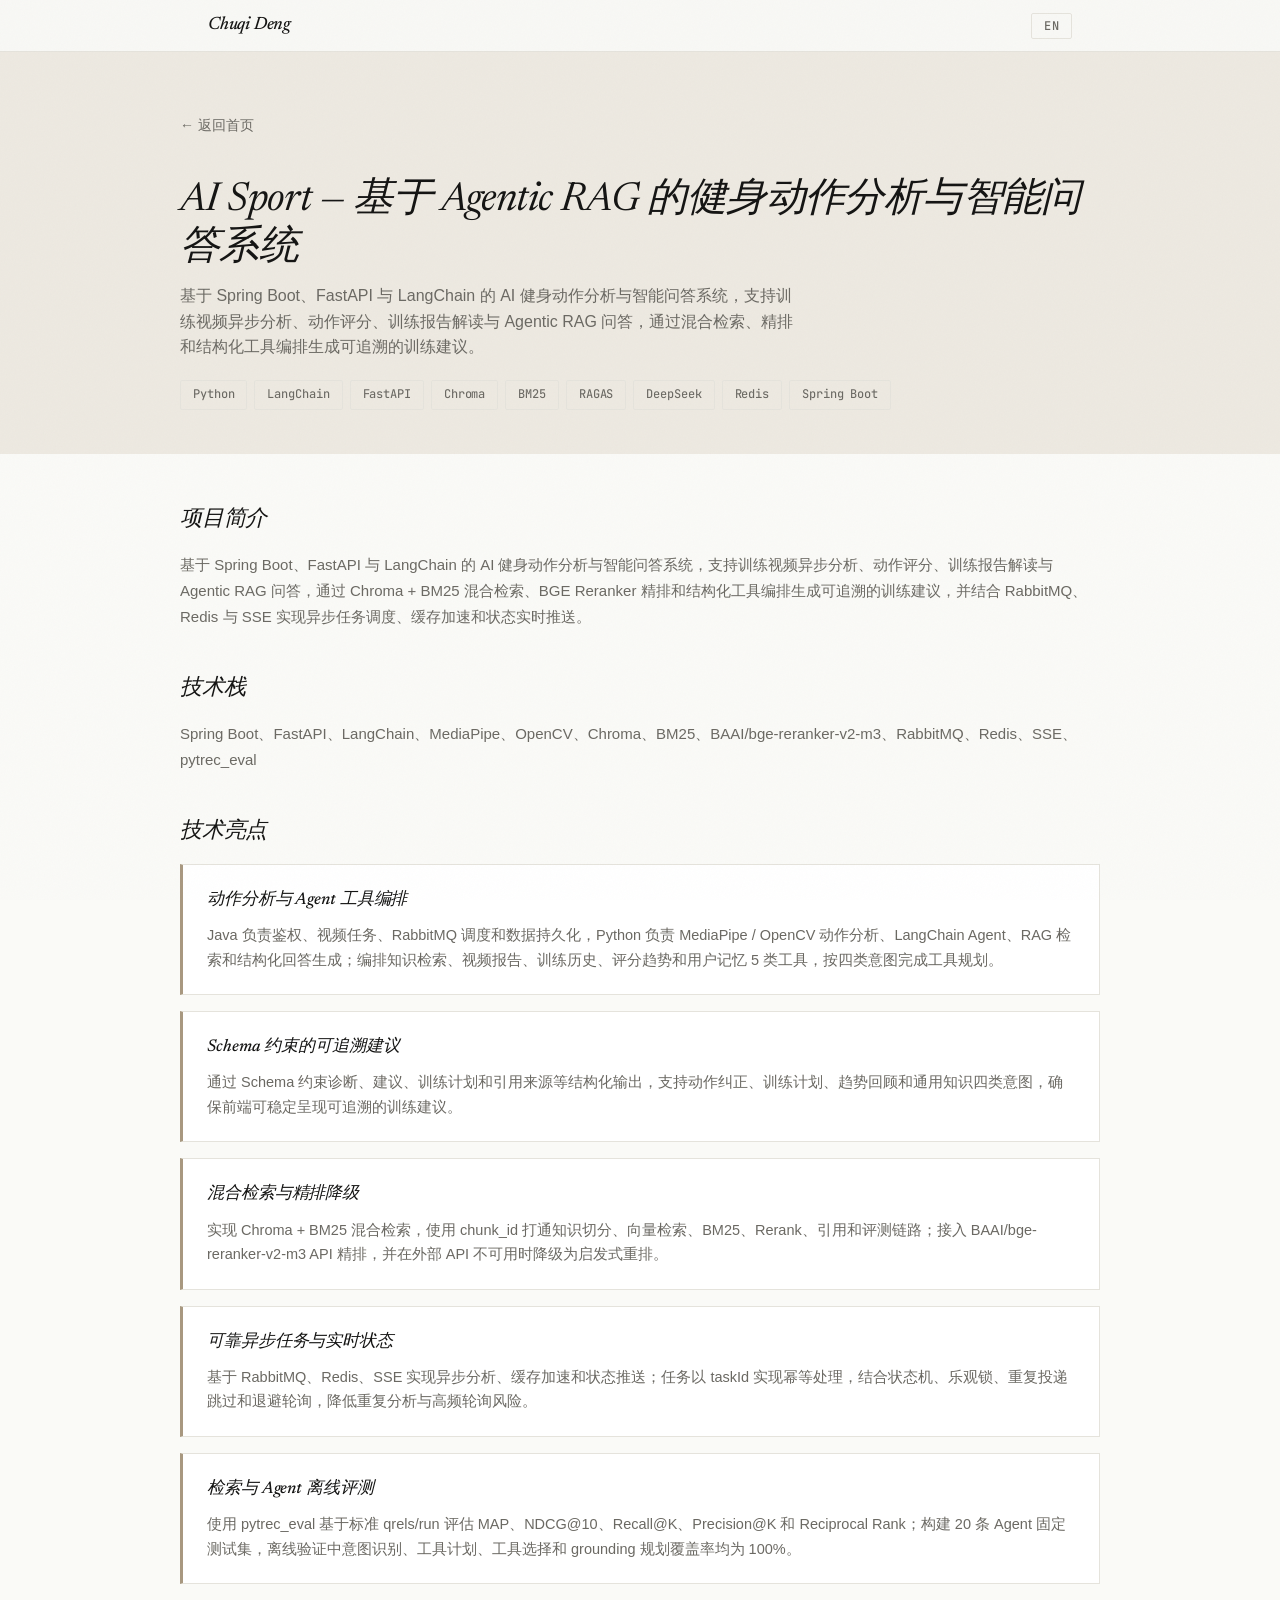
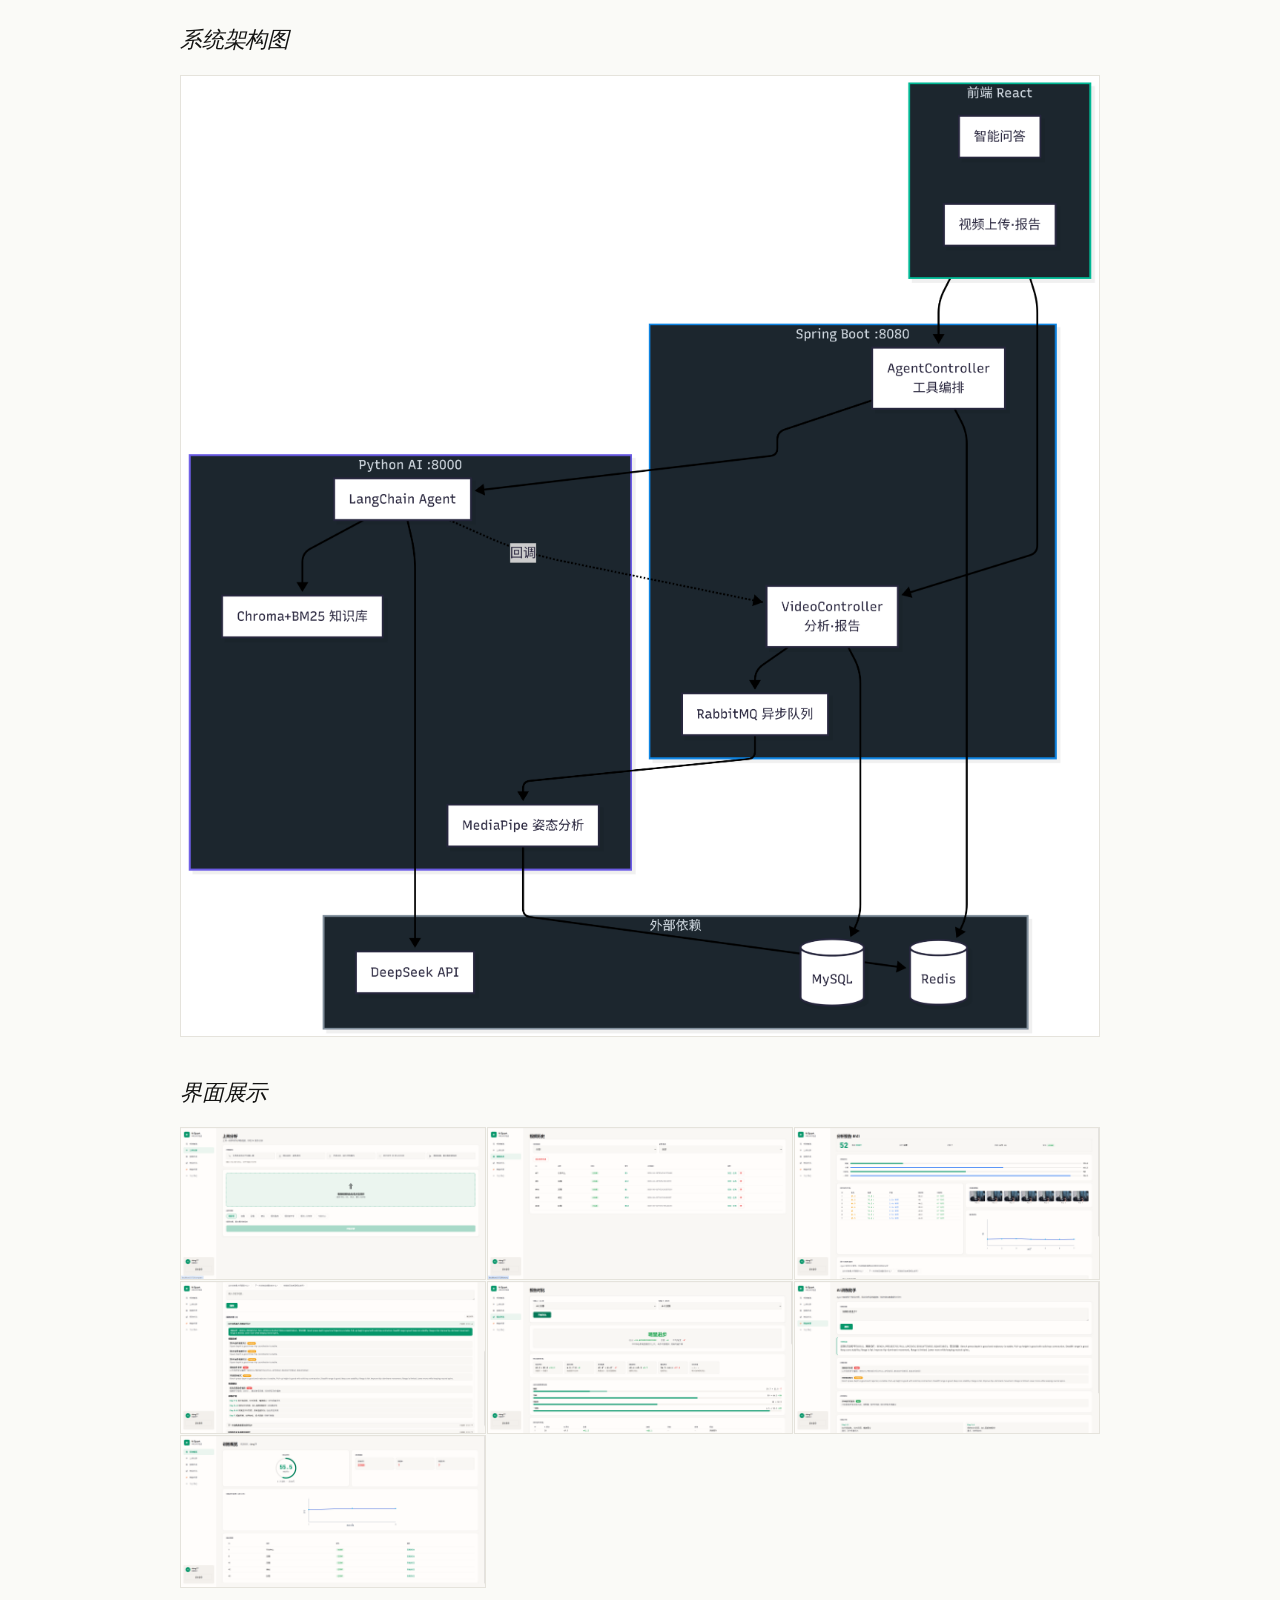
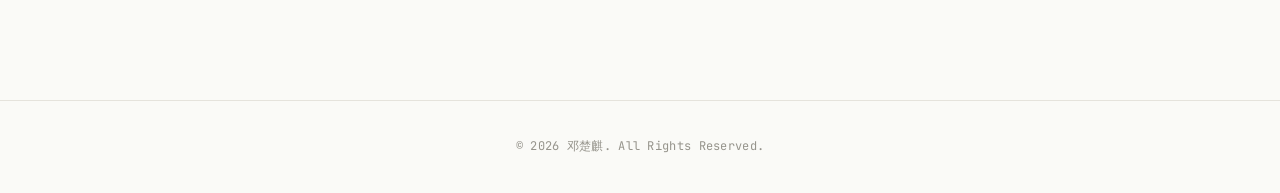
==== commit f854886e: "feat: update project portfolio content" ====
--- a/project1.html
+++ b/project1.html
@@ -112,7 +112,7 @@
     <span data-i18n="footer">© 2026 邓楚麒. All Rights Reserved.</span>
   </footer>
 
-  <script src="js/i18n.js?v=2"></script>
+  <script src="js/i18n.js?v=3"></script>
   <script src="js/main.js?v=2"></script>
 </body>
 </html>
--- a/css/style.css
+++ b/css/style.css
@@ -276,6 +276,14 @@
   letter-spacing: -0.2px;
   line-height: 1.25;
 }
+.project-date {
+  margin-top: -4px;
+  margin-bottom: 12px;
+  color: var(--text-muted);
+  font-family: var(--font-mono);
+  font-size: 12px;
+  line-height: 1.4;
+}
 .card-tags { display: flex; flex-wrap: wrap; gap: 5px; margin-bottom: 12px; }
 .card-tags .tag {
   font-size: 11px;
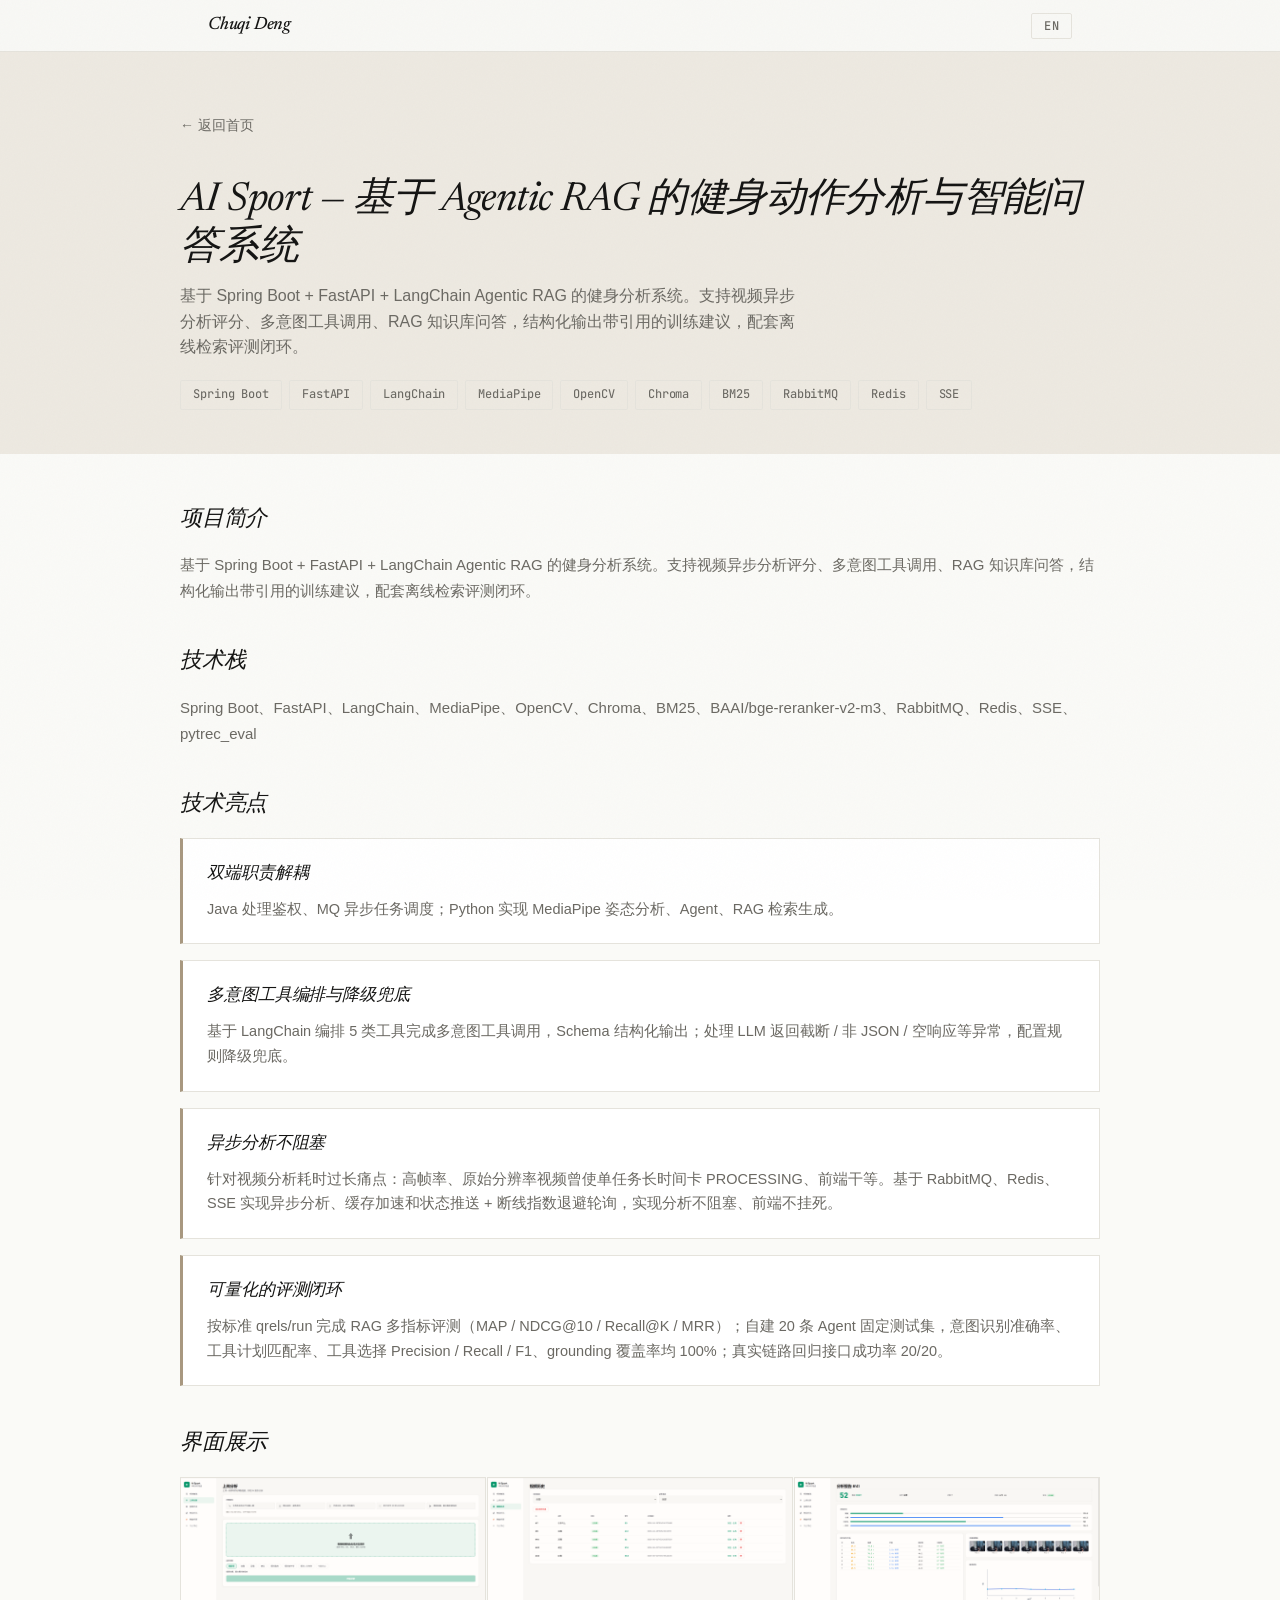
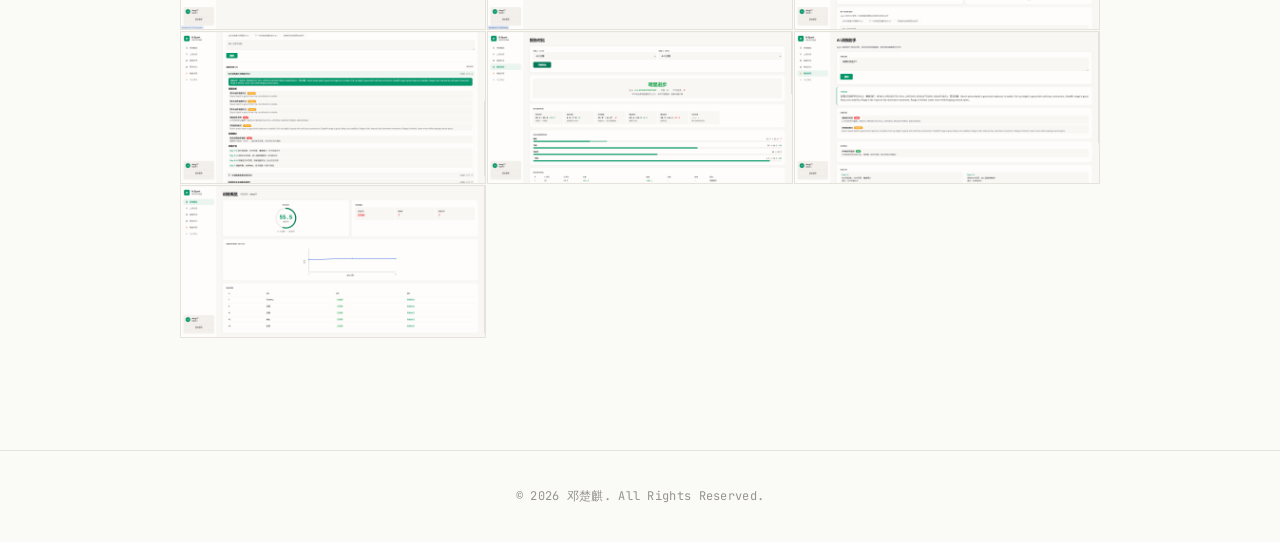
==== commit ffa27163: "feat: update resume skills, internship, and both project writeups Rework skills to 3 items (Cursor/C" ====
--- a/project1.html
+++ b/project1.html
@@ -24,9 +24,9 @@
     <div class="project-hero-inner">
       <a href="index.html" class="btn-back" data-i18n="back">← 返回首页</a>
       <h1 class="project-hero-title" data-i18n="p1.title">AI Sport — 基于 Agentic RAG 的健身动作分析与智能问答系统</h1>
-      <p class="project-hero-desc" data-i18n="p1.desc">面向个人健身场景的 Agentic RAG 智能问答系统，围绕 Agent 工具编排、RAG 在线检索、Agent 高可用架构、效果测评与缓存加速完成全链路工程优化，为用户提供训练诊断、报告解读与个性化健身计划。</p>
+      <p class="project-hero-desc" data-i18n="p1.desc">基于 Spring Boot + FastAPI + LangChain Agentic RAG 的健身分析系统。支持视频异步分析评分、多意图工具调用、RAG 知识库问答，结构化输出带引用的训练建议，配套离线检索评测闭环。</p>
       <div class="tags" style="margin-top:20px">
-        <span class="tag">Python</span><span class="tag">LangChain</span><span class="tag">FastAPI</span><span class="tag">Chroma</span><span class="tag">BM25</span><span class="tag">RAGAS</span><span class="tag">DeepSeek</span><span class="tag">Redis</span><span class="tag">Spring Boot</span>
+        <span class="tag">Spring Boot</span><span class="tag">FastAPI</span><span class="tag">LangChain</span><span class="tag">MediaPipe</span><span class="tag">OpenCV</span><span class="tag">Chroma</span><span class="tag">BM25</span><span class="tag">RabbitMQ</span><span class="tag">Redis</span><span class="tag">SSE</span>
       </div>
     </div>
   </section>
@@ -38,13 +38,13 @@
       <!-- 项目简介 -->
       <div class="project-section">
         <h2 data-i18n="p1.intro.title">项目简介</h2>
-        <p data-i18n="p1.intro">面向个人健身场景的 Agentic RAG 智能问答系统，围绕 Agent 工具编排、RAG 在线检索、Agent 高可用架构、效果测评与缓存加速完成全链路工程优化，为用户提供训练诊断、报告解读与个性化健身计划。</p>
+        <p data-i18n="p1.intro">基于 Spring Boot + FastAPI + LangChain Agentic RAG 的健身分析系统。支持视频异步分析评分、多意图工具调用、RAG 知识库问答，结构化输出带引用的训练建议，配套离线检索评测闭环。</p>
       </div>
 
       <!-- 技术栈 -->
       <div class="project-section">
         <h2 data-i18n="p1.techstack.title">技术栈</h2>
-        <p data-i18n="p1.techstack">Python、LangChain、FastAPI、Chroma、BM25、RAGAS、DeepSeek API、Redis、Spring Boot</p>
+        <p data-i18n="p1.techstack">Spring Boot、FastAPI、LangChain、MediaPipe、OpenCV、Chroma、BM25、BAAI/bge-reranker-v2-m3、RabbitMQ、Redis、SSE、pytrec_eval</p>
       </div>
 
       <!-- 技术亮点 -->
@@ -52,36 +52,23 @@
         <h2 data-i18n="p1.highlights.title">技术亮点</h2>
 
         <div class="highlight-block">
-          <h3 data-i18n="p1.hl.1.title">Agent 工具编排与结构化输出</h3>
-          <p data-i18n="p1.hl.1.desc">基于 LangChain 实现 Agent 编排层，定义知识搜索、分数趋势、训练历史、用户记忆、视频报告 5 个工具，Agent 自主完成工具规划、调用执行与结构化答案生成；通过回答 Schema 约束输出格式，前端按结构化字段渲染，实现诊断结论、建议与引用来源的清晰分离。</p>
+          <h3 data-i18n="p1.hl.1.title">双端职责解耦</h3>
+          <p data-i18n="p1.hl.1.desc">Java 处理鉴权、MQ 异步任务调度；Python 实现 MediaPipe 姿态分析、Agent、RAG 检索生成。</p>
         </div>
 
         <div class="highlight-block">
-          <h3 data-i18n="p1.hl.2.title">Agent 高可用双语言架构</h3>
-          <p data-i18n="p1.hl.2.desc">Python FastAPI 端实现核心 Agent 逻辑，Spring Boot 通过 PythonAgentClient 优先调用 Python Agent，异常或超时时自动回退至 Java 端 Agent；两端共享统一的工具接口契约与回答 Schema，切换对前端透明，保障服务可用性。</p>
+          <h3 data-i18n="p1.hl.2.title">多意图工具编排与降级兜底</h3>
+          <p data-i18n="p1.hl.2.desc">基于 LangChain 编排 5 类工具完成多意图工具调用，Schema 结构化输出；处理 LLM 返回截断 / 非 JSON / 空响应等异常，配置规则降级兜底。</p>
         </div>
 
         <div class="highlight-block">
-          <h3 data-i18n="p1.hl.3.title">RAG 在线检索全链路</h3>
-          <p data-i18n="p1.hl.3.desc">设计并优化 RAG 检索链路，涵盖 Chroma 稠密向量与 BM25 稀疏检索混合召回、Query Rewriting 查询改写、Rerank 交叉编码精排与引用核查机制；通过低置信度二次检索与问题路由提升召回效果和回答质量。</p>
+          <h3 data-i18n="p1.hl.3.title">异步分析不阻塞</h3>
+          <p data-i18n="p1.hl.3.desc">针对视频分析耗时过长痛点：高帧率、原始分辨率视频曾使单任务长时间卡 PROCESSING、前端干等。基于 RabbitMQ、Redis、SSE 实现异步分析、缓存加速和状态推送 + 断线指数退避轮询，实现分析不阻塞、前端不挂死。</p>
         </div>
 
         <div class="highlight-block">
-          <h3 data-i18n="p1.hl.4.title">检索效果测评与缓存加速</h3>
-          <p data-i18n="p1.hl.4.desc">基于 RAGAS 框架、MRR、Hit Rate 搭建检索与生成联合评估流程，实现对切分策略、召回参数与重排模型的量化分析；Redis 分层缓存复用 QA 结构与向量索引，减少重复 LLM 与 Embedding API 调用。</p>
-        </div>
-
-        <div class="highlight-block">
-          <h3 data-i18n="p1.hl.5.title">增量索引与工厂模式解耦</h3>
-          <p data-i18n="p1.hl.5.desc">设计基于文档 Hash 的增量索引与热更新机制，支持知识文档新增、修改、删除的快速同步；将 Agent 工具、检索器、Reranker、LLM 客户端等链路解耦为可插拔模块，便于效果对比与模型替换。</p>
-        </div>
-      </div>
-
-      <!-- Architecture -->
-      <div class="project-section">
-        <h2>系统架构图</h2>
-        <div class="arch-image">
-          <img src="images/arch-new.png" alt="系统架构图">
+          <h3 data-i18n="p1.hl.4.title">可量化的评测闭环</h3>
+          <p data-i18n="p1.hl.4.desc">按标准 qrels/run 完成 RAG 多指标评测（MAP / NDCG@10 / Recall@K / MRR）；自建 20 条 Agent 固定测试集，意图识别准确率、工具计划匹配率、工具选择 Precision / Recall / F1、grounding 覆盖率均 100%；真实链路回归接口成功率 20/20。</p>
         </div>
       </div>
 
